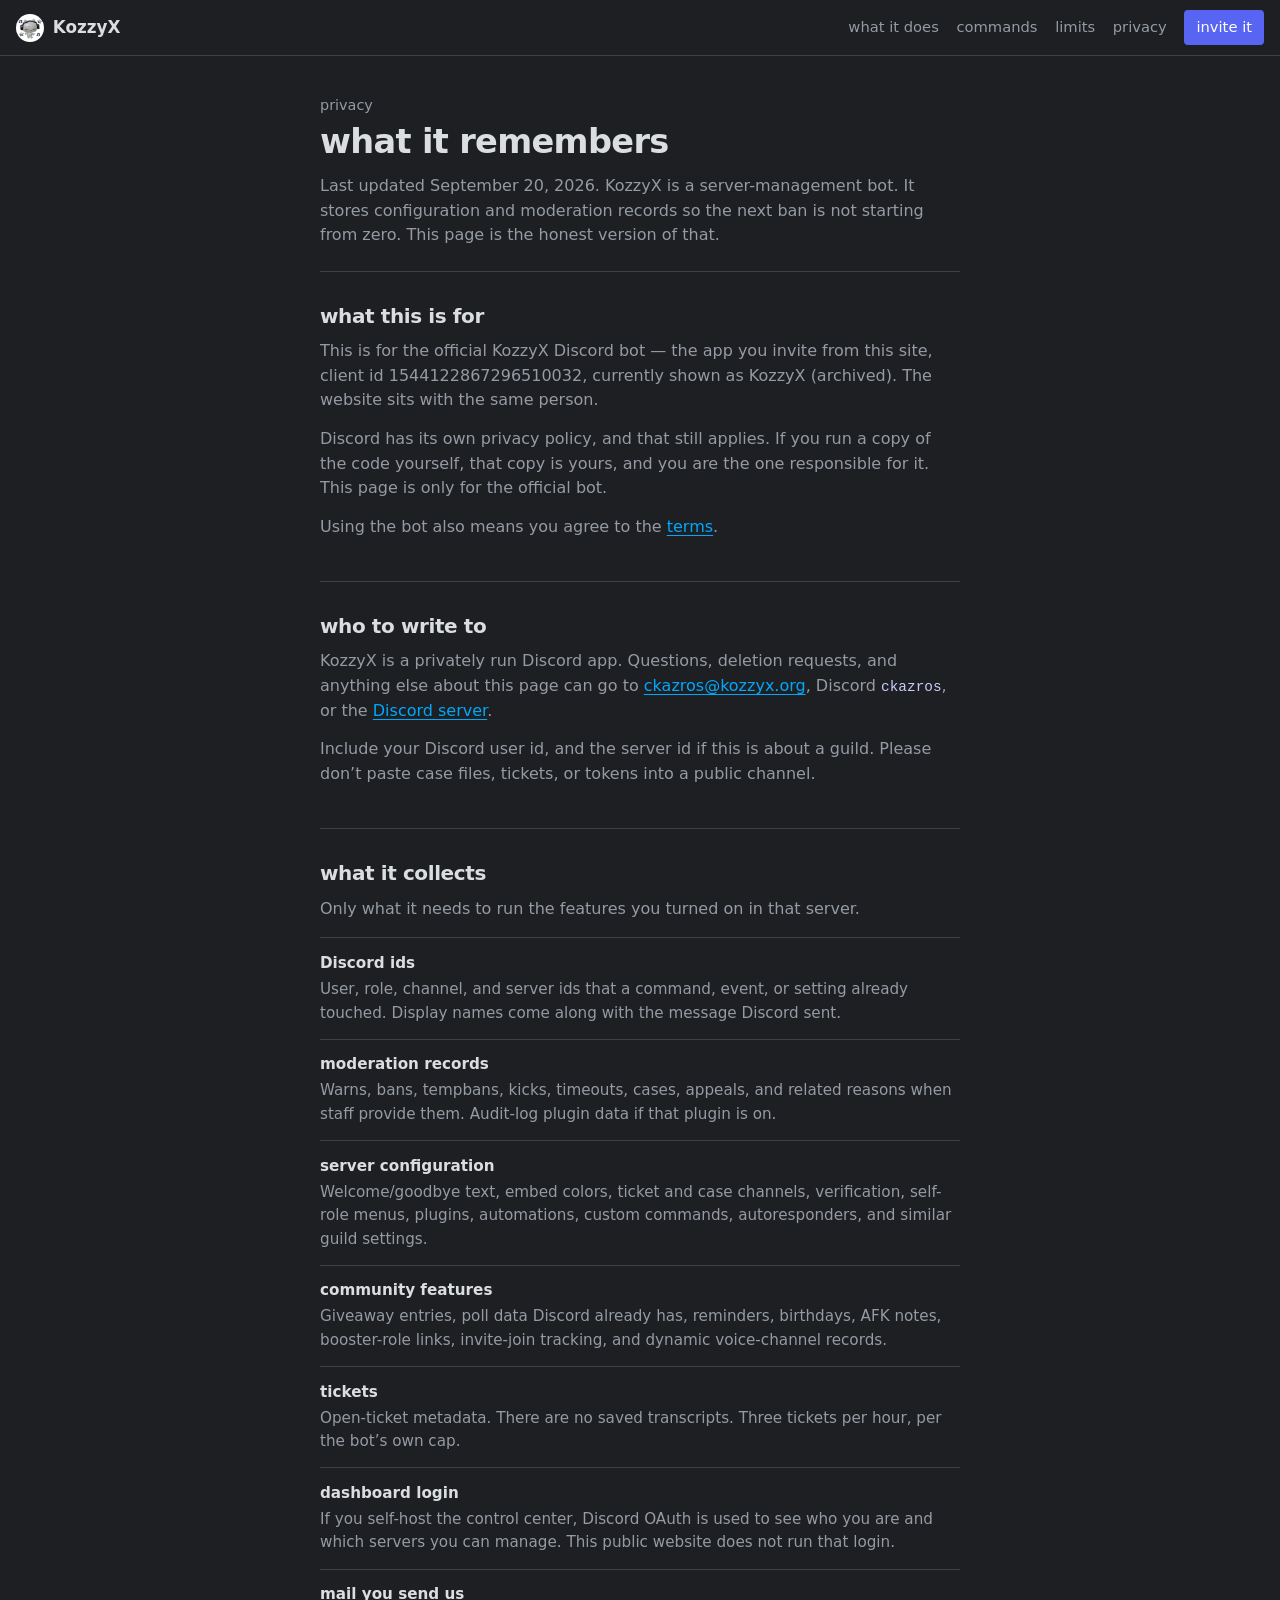
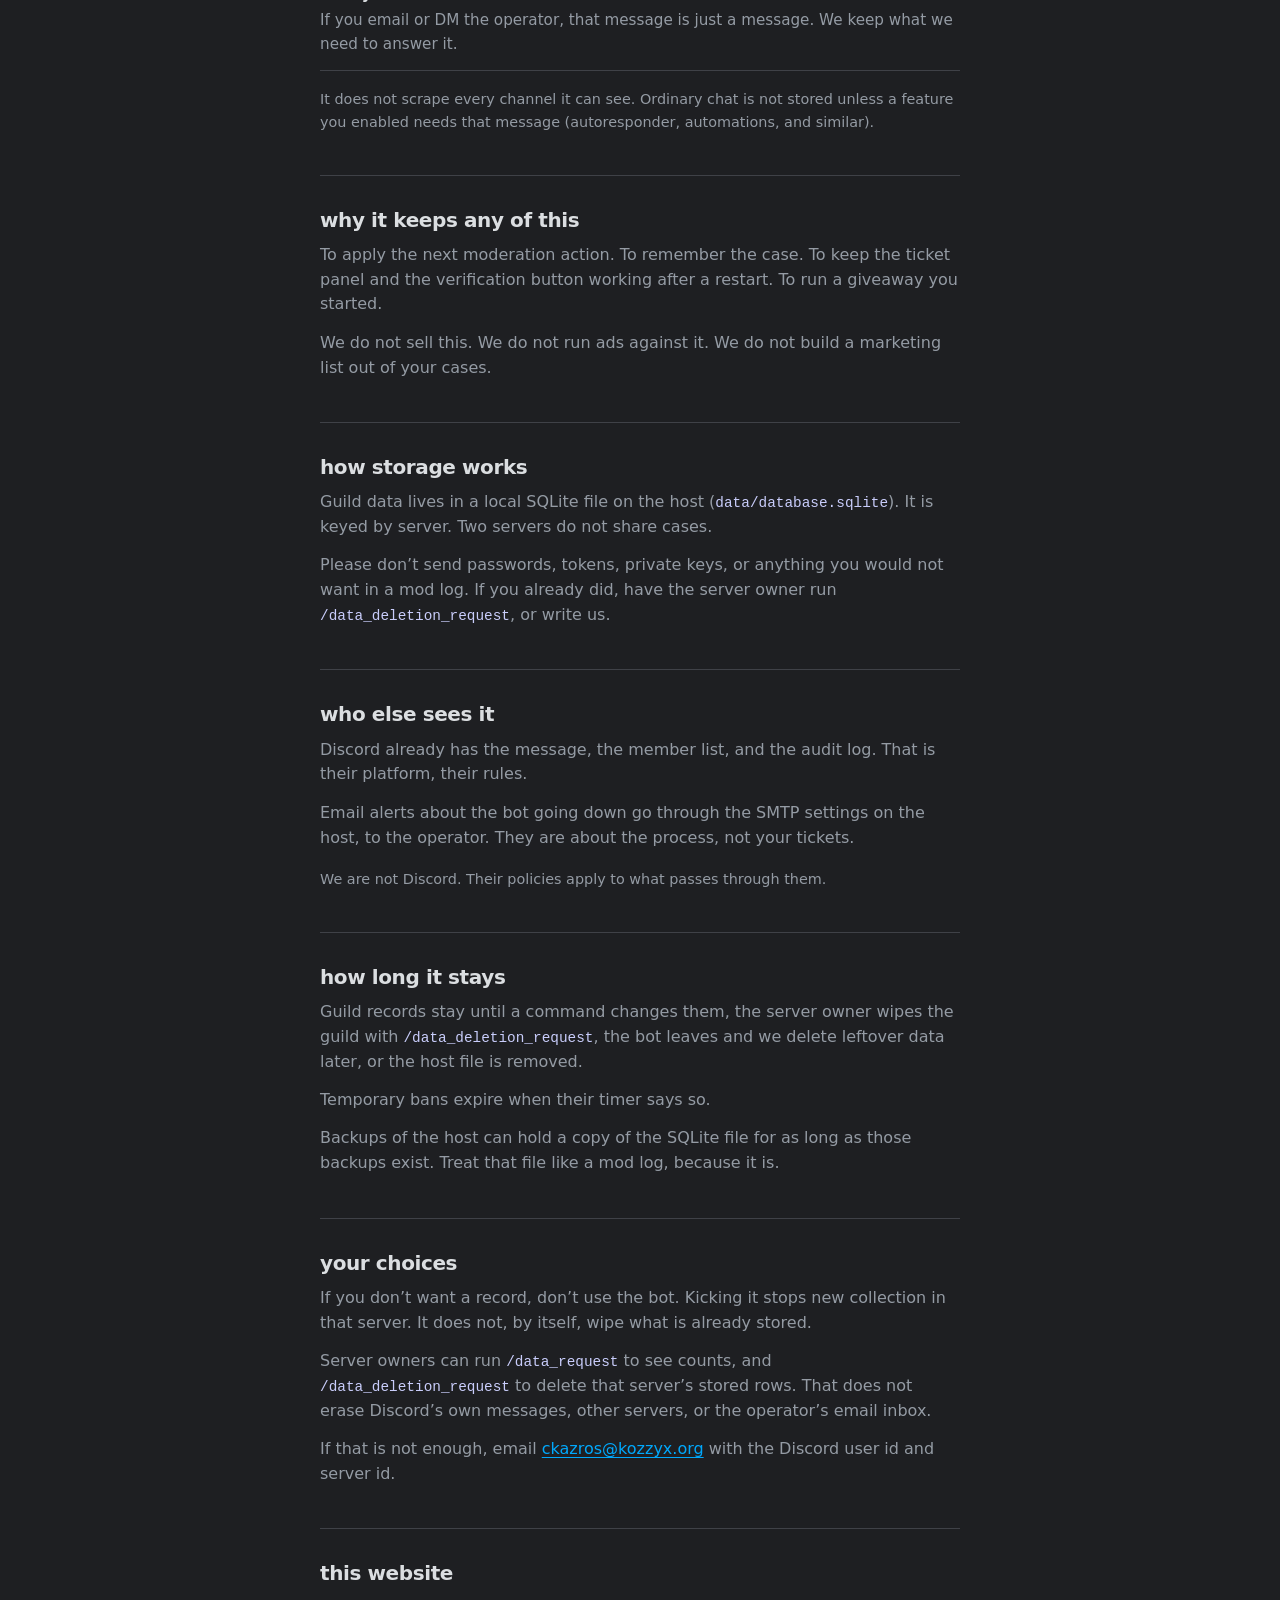
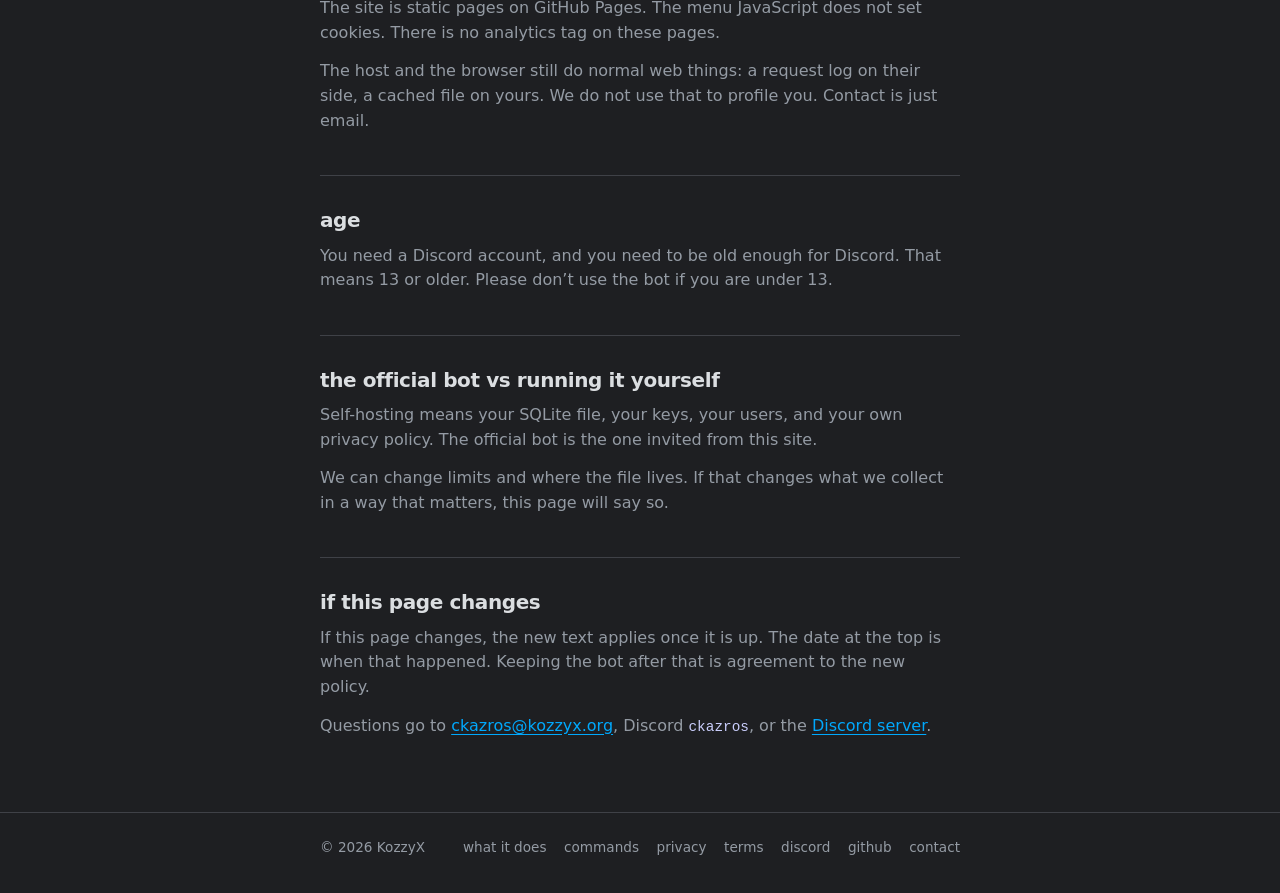
==== privacy/index.html @ 386fd97b "Publish the KozzyX archive" ====
<!doctype html>
<html lang="en" id="top">
<head>
<meta charset="utf-8">
<meta name="viewport" content="width=device-width,initial-scale=1">
<meta name="referrer" content="no-referrer">
<meta name="description" content="Privacy policy for the KozzyX Discord bot. What it stores, who sees it, and how to wipe it.">
<meta name="theme-color" content="#1e1f22">
<meta http-equiv="Content-Security-Policy" content="default-src 'self'; script-src 'self'; style-src 'self'; img-src 'self' data:; connect-src 'self'; font-src 'self'; object-src 'none'; base-uri 'self'; form-action 'self'">
<meta property="og:title" content="privacy · KozzyX">
<meta property="og:description" content="what KozzyX remembers, who sees it, and how to wipe it">
<title>privacy · KozzyX</title>
<link rel="icon" href="../assets/pfp-96.png?v=20260920a" type="image/png">
<link rel="stylesheet" href="../assets/kozzyx.css?v=20260920b">
<script src="../assets/kozzyx.js?v=20260920a" defer></script>
</head>
<body>
<a class="skip" href="#main">Skip to content</a>
<nav class="site-nav" aria-label="Main">
<a class="brand" href="../" aria-label="KozzyX home">
<img src="../assets/pfp-96.png?v=20260920a" width="28" height="28" alt="">
KozzyX
</a>
<div class="nav-links">
<a href="../#what">what it does</a>
<a href="../#commands">commands</a>
<a href="../#limits">limits</a>
<a href="../privacy/">privacy</a>
<a class="cta" href="https://discord.com/oauth2/authorize?client_id=1544122867296510032&amp;permissions=1429104618742&amp;integration_type=0&amp;scope=bot%20applications.commands">invite it</a>
</div>
<details class="menu">
<summary>menu</summary>
<div class="menu-panel">
<a href="../#what">what it does</a>
<a href="../#commands">commands</a>
<a href="../#limits">limits</a>
<a href="../privacy/">privacy</a>
<a href="https://discord.com/oauth2/authorize?client_id=1544122867296510032&amp;permissions=1429104618742&amp;integration_type=0&amp;scope=bot%20applications.commands">invite it</a>
</div>
</details>
</nav>
<main id="main" class="wrap">
<header class="page-head">
<p>privacy</p>
<h1>what it remembers</h1>
<p>Last updated September 20, 2026. KozzyX is a server-management bot. It stores configuration and moderation records so the next ban is not starting from zero. This page is the honest version of that.</p>
</header>

<section class="section" id="covers">
<h2>what this is for</h2>
<div class="body">
<p>This is for the official KozzyX Discord bot — the app you invite from this site, client id 1544122867296510032, currently shown as KozzyX (archived). The website sits with the same person.</p>
<p>Discord has its own privacy policy, and that still applies. If you run a copy of the code yourself, that copy is yours, and you are the one responsible for it. This page is only for the official bot.</p>
<p>Using the bot also means you agree to the <a href="../terms/">terms</a>.</p>
</div>
</section>

<section class="section" id="who">
<h2>who to write to</h2>
<div class="body">
<p>KozzyX is a privately run Discord app. Questions, deletion requests, and anything else about this page can go to <a href="mailto:ckazros@kozzyx.org">ckazros@kozzyx.org</a>, Discord <code>ckazros</code>, or the <a href="https://discord.gg/fPG29xv7EA">Discord server</a>.</p>
<p>Include your Discord user id, and the server id if this is about a guild. Please don’t paste case files, tickets, or tokens into a public channel.</p>
</div>
</section>

<section class="section" id="collect">
<h2>what it collects</h2>
<p>Only what it needs to run the features you turned on in that server.</p>
<ul class="list">
<li><strong>Discord ids</strong><span>User, role, channel, and server ids that a command, event, or setting already touched. Display names come along with the message Discord sent.</span></li>
<li><strong>moderation records</strong><span>Warns, bans, tempbans, kicks, timeouts, cases, appeals, and related reasons when staff provide them. Audit-log plugin data if that plugin is on.</span></li>
<li><strong>server configuration</strong><span>Welcome/goodbye text, embed colors, ticket and case channels, verification, self-role menus, plugins, automations, custom commands, autoresponders, and similar guild settings.</span></li>
<li><strong>community features</strong><span>Giveaway entries, poll data Discord already has, reminders, birthdays, AFK notes, booster-role links, invite-join tracking, and dynamic voice-channel records.</span></li>
<li><strong>tickets</strong><span>Open-ticket metadata. There are no saved transcripts. Three tickets per hour, per the bot’s own cap.</span></li>
<li><strong>dashboard login</strong><span>If you self-host the control center, Discord OAuth is used to see who you are and which servers you can manage. This public website does not run that login.</span></li>
<li><strong>mail you send us</strong><span>If you email or DM the operator, that message is just a message. We keep what we need to answer it.</span></li>
</ul>
<p class="note">It does not scrape every channel it can see. Ordinary chat is not stored unless a feature you enabled needs that message (autoresponder, automations, and similar).</p>
</section>

<section class="section" id="why">
<h2>why it keeps any of this</h2>
<div class="body">
<p>To apply the next moderation action. To remember the case. To keep the ticket panel and the verification button working after a restart. To run a giveaway you started.</p>
<p>We do not sell this. We do not run ads against it. We do not build a marketing list out of your cases.</p>
</div>
</section>

<section class="section" id="memory">
<h2>how storage works</h2>
<div class="body">
<p>Guild data lives in a local SQLite file on the host (<code>data/database.sqlite</code>). It is keyed by server. Two servers do not share cases.</p>
<p>Please don’t send passwords, tokens, private keys, or anything you would not want in a mod log. If you already did, have the server owner run <code>/data_deletion_request</code>, or write us.</p>
</div>
</section>

<section class="section" id="providers">
<h2>who else sees it</h2>
<div class="body">
<p>Discord already has the message, the member list, and the audit log. That is their platform, their rules.</p>
<p>Email alerts about the bot going down go through the SMTP settings on the host, to the operator. They are about the process, not your tickets.</p>
</div>
<p class="note">We are not Discord. Their policies apply to what passes through them.</p>
</section>

<section class="section" id="keep">
<h2>how long it stays</h2>
<div class="body">
<p>Guild records stay until a command changes them, the server owner wipes the guild with <code>/data_deletion_request</code>, the bot leaves and we delete leftover data later, or the host file is removed.</p>
<p>Temporary bans expire when their timer says so.</p>
<p>Backups of the host can hold a copy of the SQLite file for as long as those backups exist. Treat that file like a mod log, because it is.</p>
</div>
</section>

<section class="section" id="choices">
<h2>your choices</h2>
<div class="body">
<p>If you don’t want a record, don’t use the bot. Kicking it stops new collection in that server. It does not, by itself, wipe what is already stored.</p>
<p>Server owners can run <code>/data_request</code> to see counts, and <code>/data_deletion_request</code> to delete that server’s stored rows. That does not erase Discord’s own messages, other servers, or the operator’s email inbox.</p>
<p>If that is not enough, email <a href="mailto:ckazros@kozzyx.org">ckazros@kozzyx.org</a> with the Discord user id and server id.</p>
</div>
</section>

<section class="section" id="site">
<h2>this website</h2>
<div class="body">
<p>The site is static pages on GitHub Pages. The menu JavaScript does not set cookies. There is no analytics tag on these pages.</p>
<p>The host and the browser still do normal web things: a request log on their side, a cached file on yours. We do not use that to profile you. Contact is just email.</p>
</div>
</section>

<section class="section" id="kids">
<h2>age</h2>
<div class="body">
<p>You need a Discord account, and you need to be old enough for Discord. That means 13 or older. Please don’t use the bot if you are under 13.</p>
</div>
</section>

<section class="section" id="hosting">
<h2>the official bot vs running it yourself</h2>
<div class="body">
<p>Self-hosting means your SQLite file, your keys, your users, and your own privacy policy. The official bot is the one invited from this site.</p>
<p>We can change limits and where the file lives. If that changes what we collect in a way that matters, this page will say so.</p>
</div>
</section>

<section class="section" id="changes">
<h2>if this page changes</h2>
<div class="body">
<p>If this page changes, the new text applies once it is up. The date at the top is when that happened. Keeping the bot after that is agreement to the new policy.</p>
<p>Questions go to <a href="mailto:ckazros@kozzyx.org">ckazros@kozzyx.org</a>, Discord <code>ckazros</code>, or the <a href="https://discord.gg/fPG29xv7EA">Discord server</a>.</p>
</div>
</section>
</main>
<footer class="site-footer">
<div class="wrap">
<span>© 2026 KozzyX</span>
<nav aria-label="Footer">
<a href="../#what">what it does</a>
<a href="../#commands">commands</a>
<a href="../privacy/">privacy</a>
<a href="../terms/">terms</a>
<a href="https://discord.gg/fPG29xv7EA">discord</a>
<a href="https://github.com/zeousky/Kozzyx.org">github</a>
<a href="mailto:ckazros@kozzyx.org">contact</a>
</nav>
</div>
</footer>
</body>
</html>
---- assets/kozzyx.css ----
:root {
  color-scheme: dark;
  --bg: #1e1f22;
  --panel: #2b2d31;
  --text: #dbdee1;
  --muted: #949ba4;
  --line: #3f4147;
  --star: #fee75c;
  --blurple: #5865f2;
  --blurple-hover: #4752c4;
  --mention: #5865f24d;
  --you: #b5bac1;
  --link: #00a8fc;
  --link-hover: #4cc2ff;
  --code: #c9cdfb;
  --max: 40rem;
}

* { box-sizing: border-box; }

html {
  scroll-behavior: smooth;
  scroll-padding-top: 4.5rem;
}

body {
  margin: 0;
  min-height: 100vh;
  display: flex;
  flex-direction: column;
  background: var(--bg);
  color: var(--text);
  font: 16px/1.55 ui-sans-serif, system-ui, -apple-system, "Segoe UI", sans-serif;
}

img { max-width: 100%; height: auto; display: block; }
h1, h2, h3, p, figure, ul, ol { margin: 0; }
h1, h2, h3 { font-weight: 650; letter-spacing: -0.02em; line-height: 1.2; }
p + p { margin-top: 0.85em; }
a { color: var(--link); text-underline-offset: 3px; }
a:hover { color: var(--link-hover); }
code {
  font-family: ui-monospace, SFMono-Regular, Menlo, Consolas, monospace;
  font-size: 0.9em;
}

p code,
.list code,
.note code,
.faq code {
  color: var(--code);
}

.command > code {
  background: #1a1b1e;
  padding: 0.15em 0.4em;
  border-radius: 4px;
}
button, input { font: inherit; }
button { cursor: pointer; }
[hidden] { display: none !important; }

.contact-status {
  position: fixed;
  left: 50%;
  bottom: 1.25rem;
  z-index: 40;
  max-width: calc(100% - 2rem);
  padding: 0.75rem 1rem;
  border: 1px solid var(--line);
  border-radius: 6px;
  background: var(--panel);
  color: var(--text);
  box-shadow: 0 8px 24px #0006;
  opacity: 0;
  pointer-events: none;
  transform: translate(-50%, 0.5rem);
  transition: opacity 0.2s, transform 0.2s;
}
.contact-status.visible { opacity: 1; transform: translate(-50%, 0); }

:focus-visible {
  outline: 2px solid var(--star);
  outline-offset: 3px;
}

::selection {
  background: var(--blurple);
  color: white;
}

.skip {
  position: absolute;
  left: 12px;
  top: -100px;
  z-index: 30;
  background: var(--star);
  color: #111;
  padding: 8px 12px;
  border-radius: 4px;
}
.skip:focus { top: 12px; }

.wrap {
  width: min(calc(100% - 2rem), var(--max));
  margin-left: auto;
  margin-right: auto;
}

main.wrap {
  flex: 1;
  padding-bottom: 2rem;
}

.site-nav {
  position: sticky;
  top: 0;
  z-index: 20;
  display: flex;
  align-items: center;
  justify-content: space-between;
  gap: 1rem;
  min-height: 3.5rem;
  padding: 0.5rem 1rem;
  background: var(--bg);
  border-bottom: 1px solid var(--line);
}

.brand {
  display: flex;
  align-items: center;
  gap: 0.55rem;
  color: inherit;
  text-decoration: none;
  font-weight: 700;
  font-size: 1.05rem;
}

.brand img {
  width: 28px;
  height: 28px;
  border-radius: 50%;
  object-fit: cover;
}

.nav-links {
  display: flex;
  align-items: center;
  gap: 1.1rem;
}

.nav-links a {
  color: var(--muted);
  text-decoration: none;
  font-size: 0.92rem;
}

.nav-links a:hover,
.nav-links a:focus-visible { color: var(--text); }

.nav-links .cta {
  color: white;
  background: var(--blurple);
  padding: 0.4rem 0.75rem;
  border-radius: 4px;
}

.nav-links .cta:hover {
  color: white;
  background: var(--blurple-hover);
}

.menu { display: none; }
.menu summary {
  list-style: none;
  cursor: pointer;
  color: var(--text);
  font-size: 0.92rem;
  padding: 0.35rem 0.2rem;
}
.menu summary::-webkit-details-marker { display: none; }
.menu-panel {
  position: absolute;
  left: 0;
  right: 0;
  top: 3.5rem;
  display: grid;
  gap: 0.85rem;
  padding: 1rem 1rem 1.25rem;
  background: var(--bg);
  border-bottom: 1px solid var(--line);
  box-shadow: 0 16px 24px #0006;
}
.menu-panel a {
  color: var(--text);
  text-decoration: none;
}

.corner-note {
  position: absolute;
  top: 4.4rem;
  right: 1rem;
  z-index: 15;
  width: min(15.5rem, calc(100vw - 2rem));
  padding: 0.7rem 0.85rem;
  background: var(--panel);
  border: 1px solid var(--line);
  border-radius: 8px;
  color: var(--muted);
  font-size: 0.78rem;
  line-height: 1.45;
  transform: rotate(1.4deg);
  box-shadow: 0 10px 24px #0005;
}

.hero {
  padding: 2.75rem 0 1.5rem;
}

.hero-id {
  display: flex;
  align-items: center;
  gap: 0.85rem;
  margin-bottom: 1.1rem;
}

.hero-id img {
  width: 52px;
  height: 52px;
  border-radius: 50%;
  object-fit: cover;
}

.hero-id strong {
  display: block;
  font-size: 1.15rem;
}

.hero-id span {
  color: var(--muted);
  font-size: 0.85rem;
}

.chip {
  display: inline-block;
  margin-left: 0.4rem;
  padding: 0.08rem 0.4rem;
  border-radius: 3px;
  background: var(--blurple);
  color: #fff;
  font-size: 0.62rem;
  font-weight: 700;
  letter-spacing: 0.04em;
  vertical-align: 0.12em;
}

.hero h1 {
  font-size: clamp(1.8rem, 5vw, 2.35rem);
  margin-bottom: 0.7rem;
}

.hero .lede {
  color: var(--muted);
  font-size: 1.05rem;
  max-width: 34rem;
}

.actions {
  display: flex;
  flex-wrap: wrap;
  gap: 0.6rem;
  margin-top: 1.25rem;
}

.button {
  display: inline-flex;
  align-items: center;
  justify-content: center;
  min-height: 2.4rem;
  padding: 0.45rem 0.9rem;
  border-radius: 4px;
  background: var(--blurple);
  color: white;
  text-decoration: none;
  font-weight: 600;
  font-size: 0.95rem;
}

.button:hover { color: white; background: var(--blurple-hover); }

.button.ghost {
  background: transparent;
  color: var(--text);
  border: 1px solid var(--line);
}

.button.ghost:hover {
  color: var(--text);
  background: var(--panel);
}

.chat {
  background: var(--panel);
  border: 1px solid var(--line);
  border-radius: 8px;
  padding: 1rem 1rem 0.4rem;
  margin: 0.5rem 0 2.5rem;
}

.chat code {
  background: #232428;
  color: #c9cdfb;
}

.msg {
  display: grid;
  grid-template-columns: 40px 1fr;
  gap: 0.7rem;
  padding: 0.55rem 0.2rem 0.85rem;
}

.msg .av {
  width: 40px;
  height: 40px;
  border-radius: 50%;
  background: #1a1b1e;
  object-fit: cover;
}

.you .av {
  display: grid;
  place-items: center;
  color: var(--you);
  font-size: 0.72rem;
  font-weight: 700;
  letter-spacing: 0.02em;
}

.who {
  display: flex;
  align-items: baseline;
  gap: 0.45rem;
  margin-bottom: 0.15rem;
  font-weight: 600;
  font-size: 0.95rem;
}

.who time,
.who .tag {
  font-weight: 500;
  font-size: 0.72rem;
  color: var(--muted);
}

.app {
  background: var(--blurple);
  color: white;
  font-size: 0.62rem;
  font-weight: 700;
  letter-spacing: 0.04em;
  padding: 0.08rem 0.32rem;
  border-radius: 3px;
  vertical-align: 0.12em;
}

.msg p {
  color: #c6c9ce;
  font-size: 0.95rem;
}

.msg .mention {
  background: var(--mention);
  color: #c9cdfb;
  padding: 0 0.2em;
  border-radius: 3px;
  font-weight: 500;
}

.section {
  padding: 0.4rem 0 2.6rem;
  border-top: 1px solid var(--line);
}

.section h2 {
  font-size: 1.25rem;
  padding-top: 1.6rem;
  margin-bottom: 0.7rem;
}

.section > p,
.body > p {
  color: var(--muted);
}

.list {
  list-style: none;
  padding: 0;
  margin-top: 1rem;
}

.list li {
  padding: 0.85rem 0;
  border-top: 1px solid var(--line);
  font-size: 0.95rem;
}

.list li:last-child { border-bottom: 1px solid var(--line); }

.list strong {
  display: block;
  color: var(--text);
  font-weight: 650;
  margin-bottom: 0.15rem;
}

.list span { color: var(--muted); }

.commands {
  margin-top: 1rem;
}

.command {
  padding: 0.8rem 0;
  border-top: 1px solid var(--line);
}

.command:last-child { border-bottom: 1px solid var(--line); }

.command code { display: inline-block; margin-bottom: 0.2rem; }

.command p { color: var(--muted); font-size: 0.92rem; }

.faq {
  margin-top: 0.6rem;
}

.faq details {
  border-top: 1px solid var(--line);
}

.faq details:last-child { border-bottom: 1px solid var(--line); }

.faq summary {
  list-style: none;
  cursor: pointer;
  padding: 0.9rem 1.5rem 0.9rem 0;
  font-weight: 600;
  position: relative;
}

.faq summary::-webkit-details-marker { display: none; }

.faq summary::after {
  content: "+";
  position: absolute;
  right: 0;
  top: 0.8rem;
  color: var(--muted);
  font-weight: 400;
}

.faq details[open] summary::after { content: "–"; }

.faq details p {
  color: var(--muted);
  padding-bottom: 0.95rem;
}

.page-head {
  padding: 2.4rem 0 1.4rem;
}

.page-head > p:first-child {
  color: var(--muted);
  font-size: 0.9rem;
}

.page-head h1 {
  font-size: clamp(1.7rem, 4.5vw, 2.1rem);
  margin: 0.35rem 0 0.7rem;
}

.page-head p { color: var(--muted); }

.note {
  margin-top: 1.1rem;
  color: var(--muted);
  font-size: 0.9rem;
}

.site-footer {
  border-top: 1px solid var(--line);
  padding: 1.5rem 0 2.2rem;
  color: var(--muted);
  font-size: 0.85rem;
}

.site-footer .wrap {
  display: flex;
  flex-wrap: wrap;
  justify-content: space-between;
  gap: 0.8rem 1.5rem;
}

.site-footer nav {
  display: flex;
  flex-wrap: wrap;
  gap: 0.75rem 1.1rem;
}

.site-footer a {
  color: var(--muted);
  text-decoration: none;
}

.site-footer a:hover { color: var(--text); }

@media (max-width: 720px) {
  .nav-links { display: none; }
  .menu { display: block; }
}

@media (max-width: 1100px) {
  .corner-note {
    position: static;
    margin: 0.85rem 1rem 0 auto;
    transform: none;
    box-shadow: none;
  }
}

@media (prefers-reduced-motion: reduce) {
  html { scroll-behavior: auto; }
  * { transition: none !important; }
}
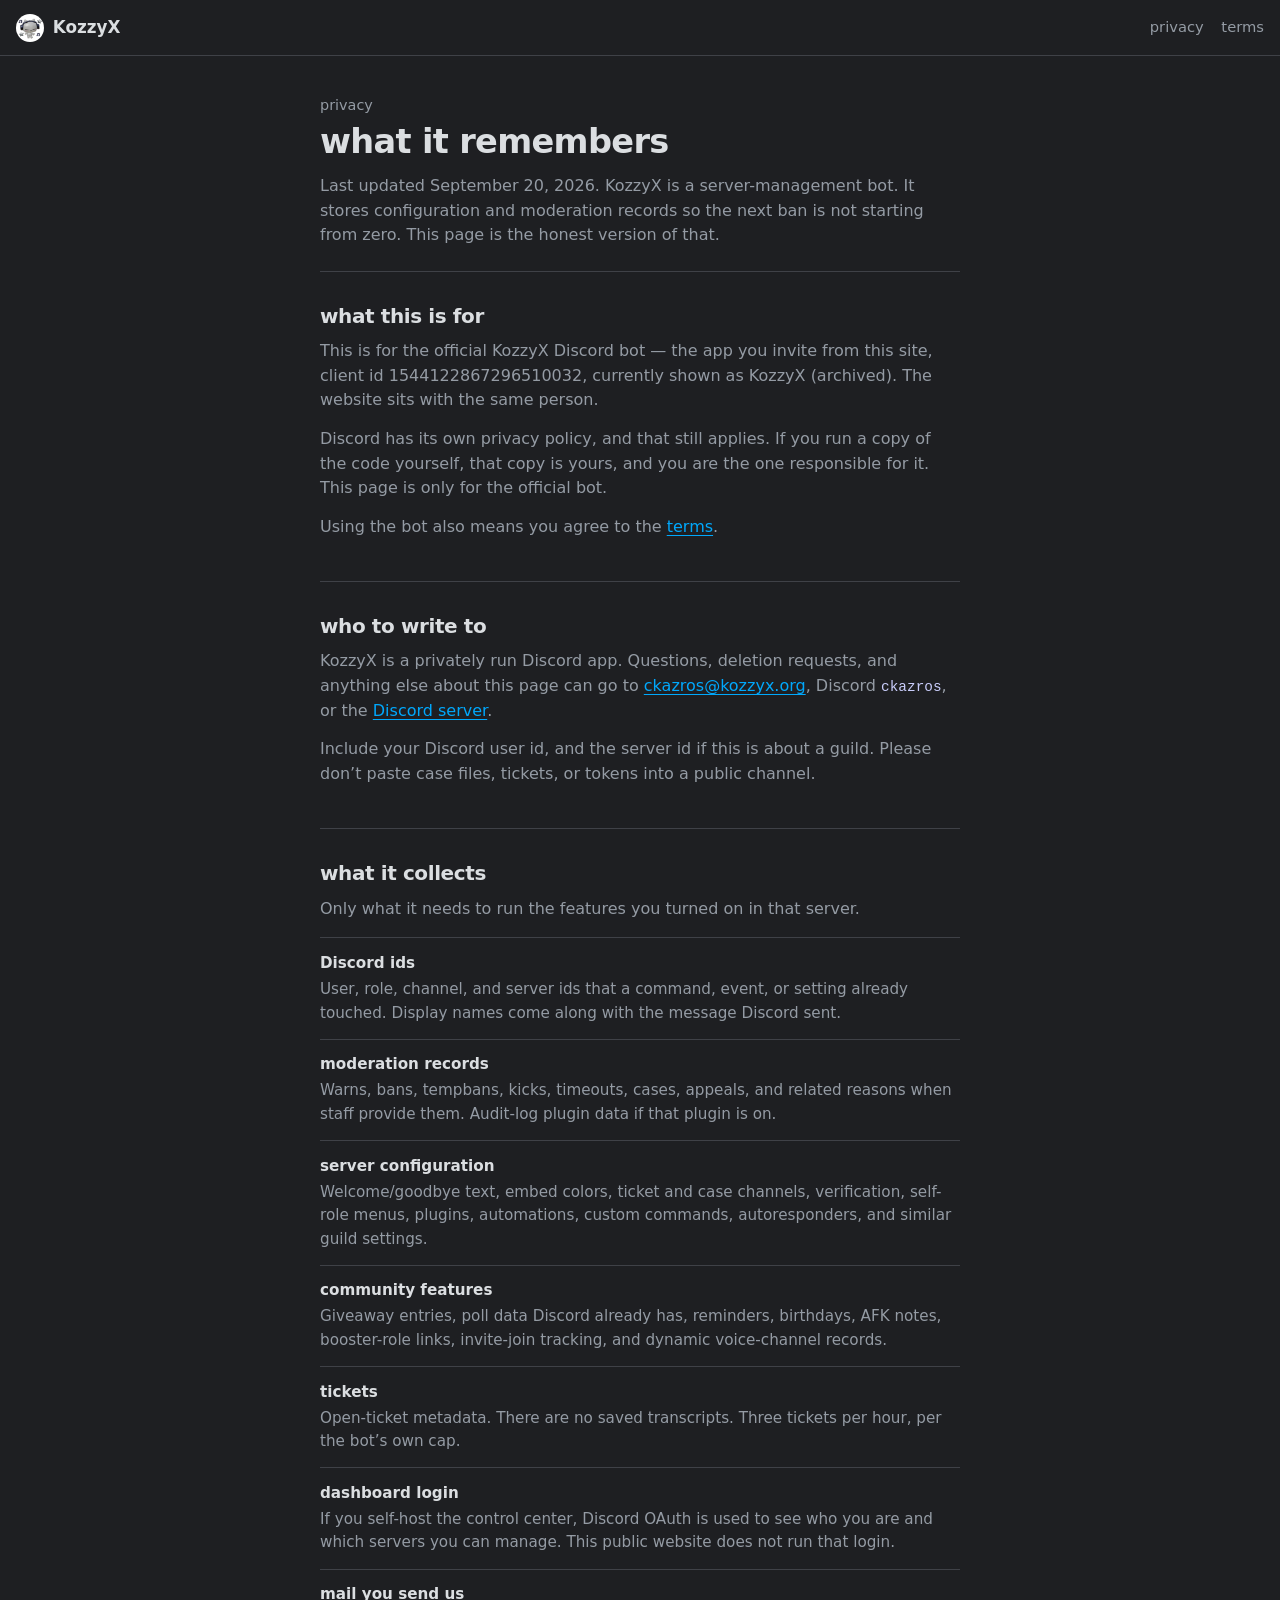
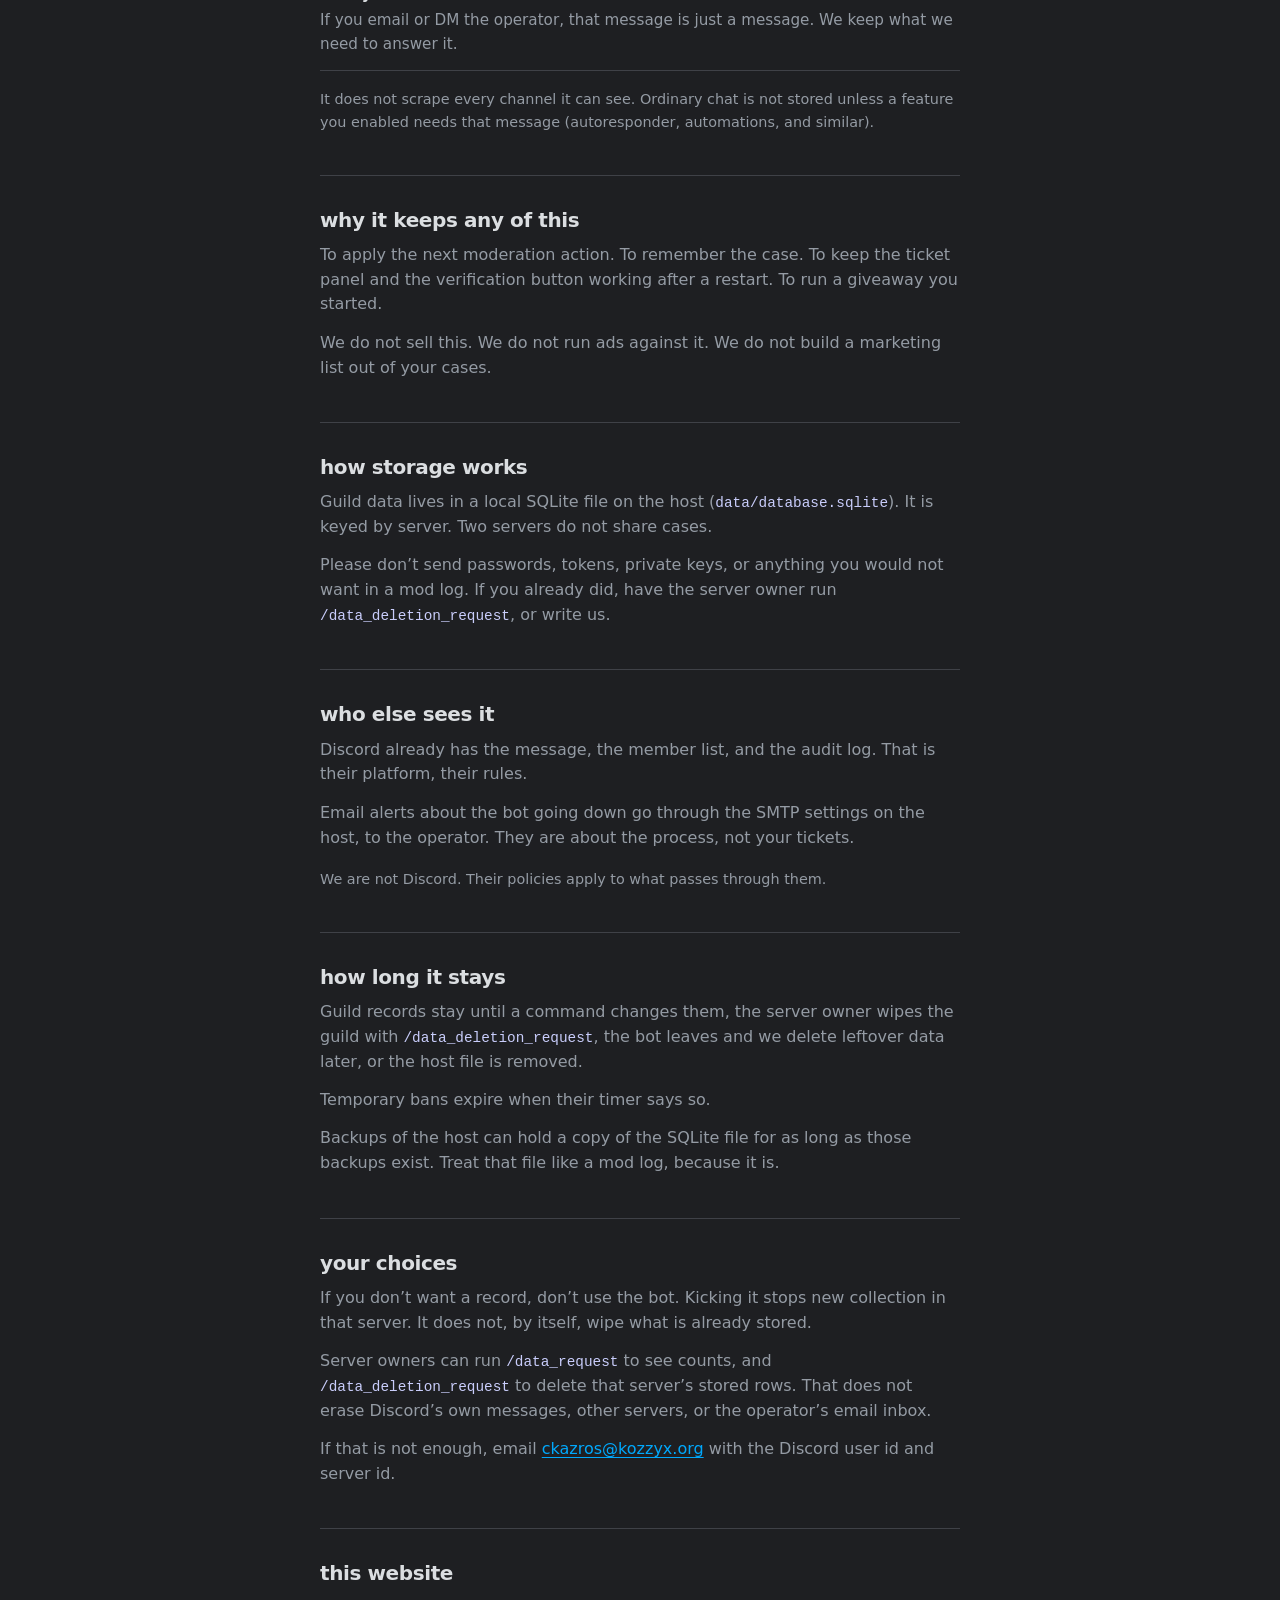
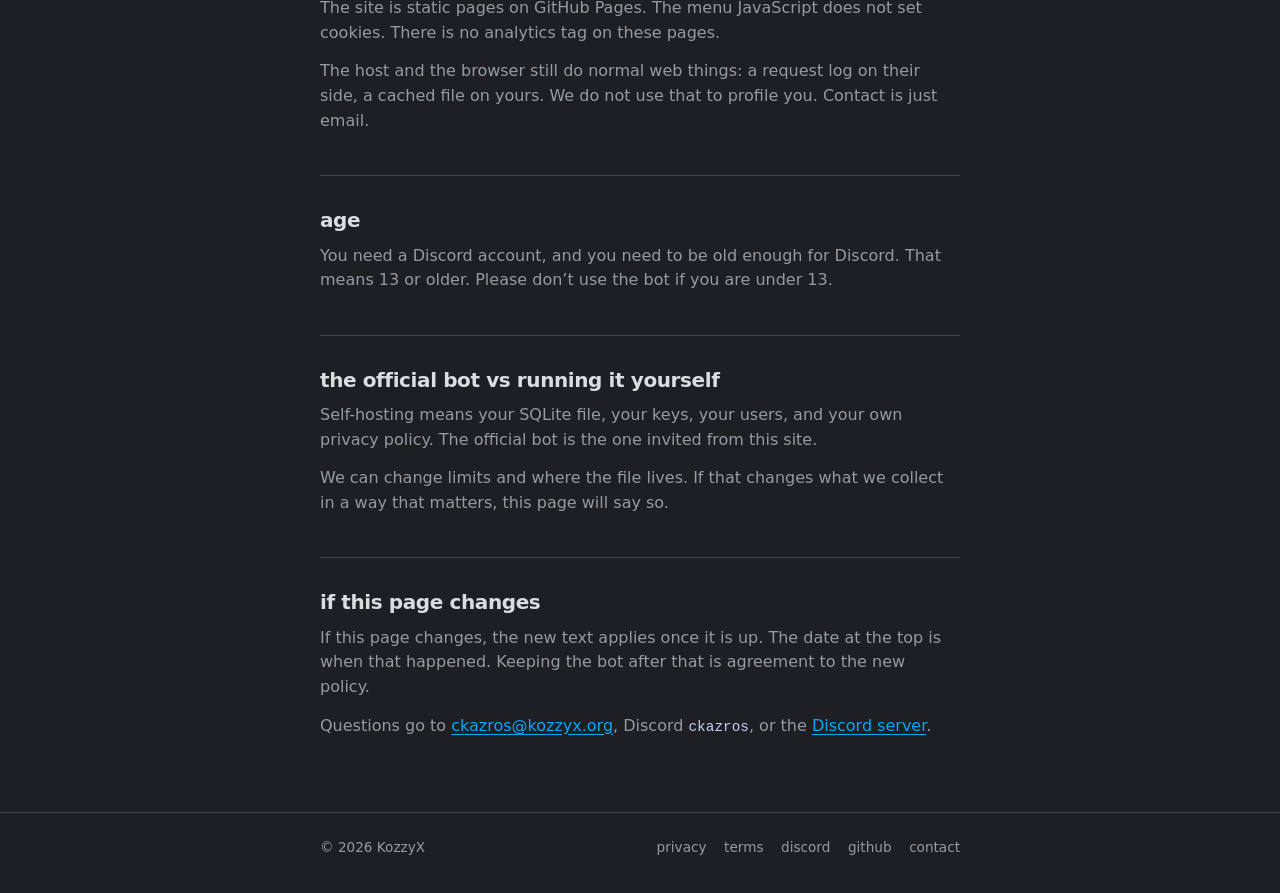
==== commit 07dbb89f: "Replace archive homepage with Pencil & Paper" ====
--- a/privacy/index.html
+++ b/privacy/index.html
@@ -17,25 +17,19 @@
 <body>
 <a class="skip" href="#main">Skip to content</a>
 <nav class="site-nav" aria-label="Main">
-<a class="brand" href="../" aria-label="KozzyX home">
+<a class="brand" href="../" aria-label="KozzyX, back to Pencil &amp; Paper home">
 <img src="../assets/pfp-96.png?v=20260920a" width="28" height="28" alt="">
 KozzyX
 </a>
 <div class="nav-links">
-<a href="../#what">what it does</a>
-<a href="../#commands">commands</a>
-<a href="../#limits">limits</a>
 <a href="../privacy/">privacy</a>
-<a class="cta" href="https://discord.com/oauth2/authorize?client_id=1544122867296510032&amp;permissions=1429104618742&amp;integration_type=0&amp;scope=bot%20applications.commands">invite it</a>
+<a href="../terms/">terms</a>
 </div>
 <details class="menu">
 <summary>menu</summary>
 <div class="menu-panel">
-<a href="../#what">what it does</a>
-<a href="../#commands">commands</a>
-<a href="../#limits">limits</a>
 <a href="../privacy/">privacy</a>
-<a href="https://discord.com/oauth2/authorize?client_id=1544122867296510032&amp;permissions=1429104618742&amp;integration_type=0&amp;scope=bot%20applications.commands">invite it</a>
+<a href="../terms/">terms</a>
 </div>
 </details>
 </nav>
@@ -156,8 +150,6 @@
 <div class="wrap">
 <span>© 2026 KozzyX</span>
 <nav aria-label="Footer">
-<a href="../#what">what it does</a>
-<a href="../#commands">commands</a>
 <a href="../privacy/">privacy</a>
 <a href="../terms/">terms</a>
 <a href="https://discord.gg/fPG29xv7EA">discord</a>
